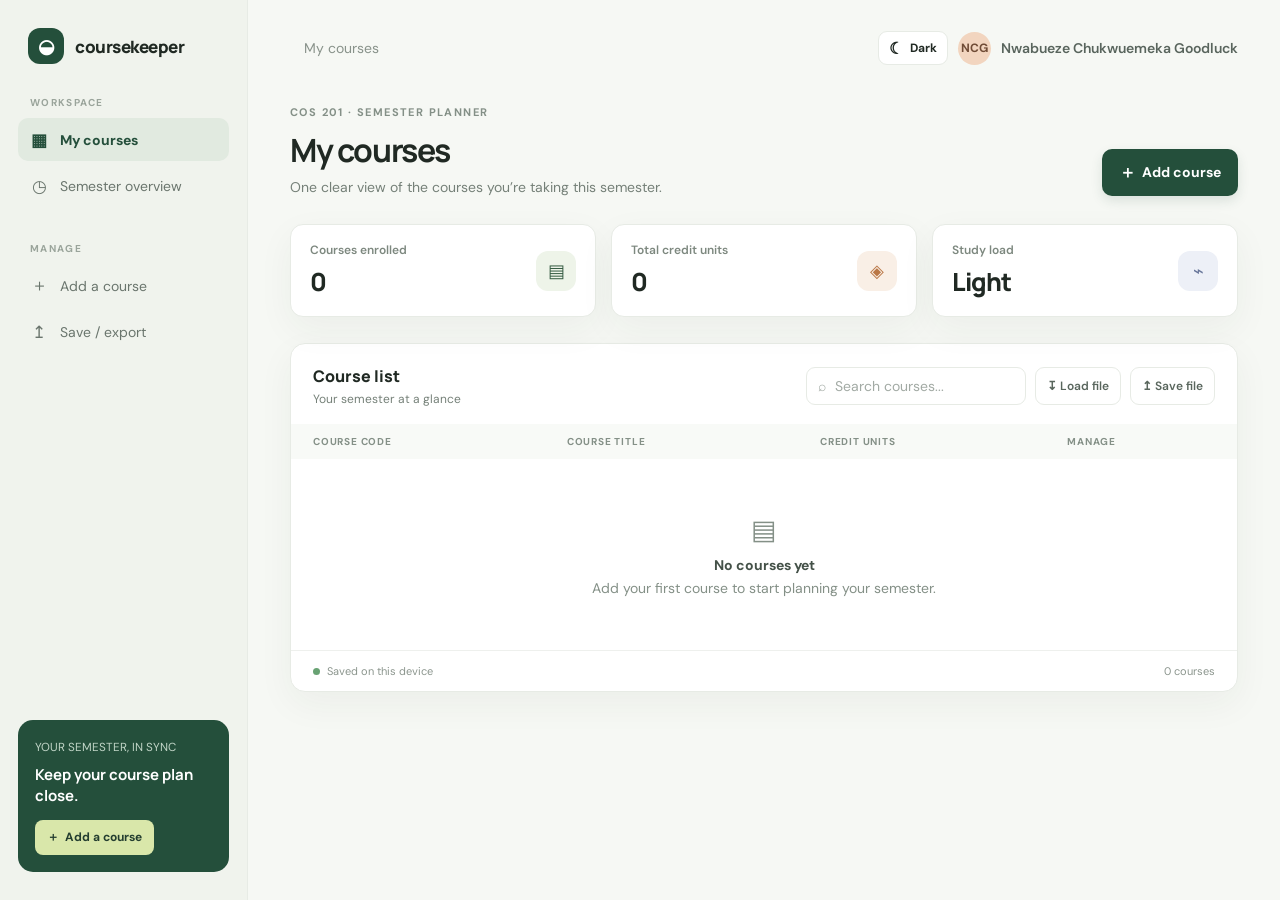
==== course-manager.html @ 422e8123 "." ====
<!DOCTYPE html>
<html lang="en">
<head>
  <meta charset="UTF-8" />
  <meta name="viewport" content="width=device-width, initial-scale=1.0" />
  <meta name="theme-color" content="#f7f8f5" />
  <title>Coursekeeper — Student Course Manager</title>
  <link rel="stylesheet" href="styles.css" />
</head>
<body>
  <div class="shell">
    <aside>
      <div class="brand"><div class="brand-mark">◒</div><span class="brand-name">coursekeeper</span></div>
      <div class="nav-group"><div class="nav-label">Workspace</div><div class="nav-item active"><span class="nav-icon">▦</span><span class="nav-text">My courses</span></div><div class="nav-item"><span class="nav-icon">◷</span><span class="nav-text">Semester overview</span></div></div>
      <div class="nav-group"><div class="nav-label">Manage</div><div class="nav-item" id="navAdd"><span class="nav-icon">＋</span><span class="nav-text">Add a course</span></div><div class="nav-item" id="navSave"><span class="nav-icon">↥</span><span class="nav-text">Save / export</span></div></div>
      <div class="sidebar-bottom"><small>YOUR SEMESTER, IN SYNC</small><strong>Keep your course plan close.</strong><button id="sidebarAdd">＋ &nbsp;Add a course</button></div>
    </aside>
    <main>
      <div class="topbar"><div class="crumb"> <span style="padding:0 7px;color:#c1c8c2"></span> My courses</div><div class="profile"><button class="theme-toggle" id="themeToggle" type="button" aria-label="Switch to dark mode" title="Switch to dark mode"><span id="themeIcon" aria-hidden="true">☾</span><span id="themeLabel">Dark</span></button><div class="avatar">NCG</div><span class="profile-name">Nwabueze Chukwuemeka Goodluck</span></div></div>
      <section class="intro"><div><div class="eyebrow">COS 201 · Semester planner</div><h1>My courses</h1><p>One clear view of the courses you’re taking this semester.</p></div><button class="primary" id="addBtn"><span>＋</span>Add course</button></section>
      <section class="stats" aria-label="Course summary">
        <div class="stat"><div><div class="stat-label">Courses enrolled</div><div class="stat-value" id="courseCount">0</div></div><div class="stat-icon">▤</div></div>
        <div class="stat"><div><div class="stat-label">Total credit units</div><div class="stat-value" id="unitCount">0</div></div><div class="stat-icon">◈</div></div>
        <div class="stat"><div><div class="stat-label">Study load</div><div class="stat-value" id="loadLabel">Light</div></div><div class="stat-icon">⌁</div></div>
      </section>
      <section class="panel">
        <div class="panel-head"><div><div class="panel-title">Course list</div><div class="panel-sub" id="listSub">Your semester at a glance</div></div><div class="tools"><label class="search"><span>⌕</span><input id="searchInput" type="search" placeholder="Search courses..." aria-label="Search courses by code or title"></label><button class="ghost" id="importBtn" title="Load courses from a JSON file">↧ <span class="desktop-label">Load file</span></button><button class="ghost" id="exportBtn" title="Save courses to a JSON file">↥ <span class="desktop-label">Save file</span></button><input id="fileInput" type="file" accept="application/json,.json" hidden></div></div>
        <div class="table-wrap"><table><thead><tr><th>Course code</th><th>Course title</th><th>Credit units</th><th>Manage</th></tr></thead><tbody id="courseRows"></tbody></table><div class="empty" id="emptyState"><div class="empty-icon">▤</div><strong>No courses yet</strong><span>Add your first course to start planning your semester.</span></div></div>
        <div class="panel-foot"><span class="status"><span class="dot"></span>Saved on this device</span><span id="visibleCount">0 courses</span></div>
      </section>
    </main>
  </div>
  <dialog id="courseDialog"><div class="modal-head"><h2 id="dialogTitle">Add a course</h2><p>Enter the details exactly as they appear in your course outline.</p></div><form class="form" id="courseForm"><div class="field"><label for="courseCode">Course code</label><input id="courseCode" name="code" placeholder="e.g. COS 201" required maxlength="20"></div><div class="field"><label for="courseTitle">Course title</label><input id="courseTitle" name="title" placeholder="e.g. Introduction to Programming" required maxlength="90"></div><div class="field"><label for="courseUnits">Credit units</label><input id="courseUnits" name="units" type="number" min="1" max="30" step="1" placeholder="e.g. 3" required></div><div class="form-actions"><button type="button" class="ghost" id="cancelBtn">Cancel</button><button class="primary" type="submit" id="submitBtn">Add course</button></div></form></dialog>
  <div class="toast" id="toast" role="status"></div>
  <script src="app.js" defer></script>
</body>
</html>
---- styles.css ----
@import url('https://fonts.googleapis.com/css2?family=DM+Sans:wght@400;500;600;700&family=Manrope:wght@400;500;600;700;800&display=swap');

:root {
  --ink: #202923;
  --muted: #758078;
  --line: #e7ebe5;
  --paper: #fff;
  --wash: #f6f8f4;
  --green: #244f3b;
  --mint: #dcece2;
  --lime: #d8e6a4;
  --orange: #e9a36f;
  --shadow: 0 12px 36px #2036280d;
  color-scheme: light;
}
:root[data-theme="dark"] {
  --ink: #e8eee9;
  --muted: #a2afa5;
  --line: #35433a;
  --paper: #202a23;
  --wash: #151d18;
  --green: #8bb99a;
  --mint: #2c4334;
  --lime: #d8e6a4;
  --orange: #e9a36f;
  --shadow: 0 12px 36px #00000024;
  color-scheme: dark;
}
:root[data-theme="dark"] aside {
  background: #1a241e;
  border-color: var(--line);
}
:root[data-theme="dark"] .brand-mark {
  background: #3b6148;
}
:root[data-theme="dark"] .sidebar-bottom {
  background: #274432;
}
:root[data-theme="dark"] .nav-item {
  color: #a2afa5;
}
:root[data-theme="dark"] .nav-item.active {
  background: #2b4032;
  color: #c4e0cb;
}
:root[data-theme="dark"] .nav-label,
:root[data-theme="dark"] .crumb,
:root[data-theme="dark"] .eyebrow,
:root[data-theme="dark"] th {
  color: #94a397;
}
:root[data-theme="dark"] .profile {
  color: #c4cec6;
}
:root[data-theme="dark"] .stat-icon,
:root[data-theme="dark"] .stat:nth-child(2) .stat-icon,
:root[data-theme="dark"] .stat:nth-child(3) .stat-icon {
  background: #2b3930;
  color: #c0d5c5;
}
:root[data-theme="dark"] thead {
  background: #263229;
}
:root[data-theme="dark"] td {
  border-color: #303c33;
  color: #bac5bc;
}
:root[data-theme="dark"] td:first-child,
:root[data-theme="dark"] .panel-title,
:root[data-theme="dark"] .empty strong {
  color: #e4ece5;
}
:root[data-theme="dark"] .code {
  color: #b8d5be;
}
:root[data-theme="dark"] .unit {
  background: #304638;
  color: #c4e0cb;
}
:root[data-theme="dark"] .ghost,
:root[data-theme="dark"] .icon-btn {
  background: #263229;
  border-color: #46554a;
  color: #d0d9d1;
}
:root[data-theme="dark"] .ghost:hover,
:root[data-theme="dark"] .icon-btn:hover {
  background: #33443a;
}
:root[data-theme="dark"] .primary {
  background: #8bb99a;
  color: #142019;
}
:root[data-theme="dark"] .primary:hover {
  background: #a3c9ad;
}
:root[data-theme="dark"] .search,
:root[data-theme="dark"] .field input {
  background: #1a241e;
  border-color: #46554a;
  color: #e8eee9;
}
:root[data-theme="dark"] .search input::placeholder {
  color: #87968b;
}
:root[data-theme="dark"] dialog {
  background: #202a23;
  color: #e8eee9;
}
:root[data-theme="dark"] .field label {
  color: #c4cec6;
}
:root[data-theme="dark"] .panel-foot {
  border-color: #303c33;
}
.theme-toggle {
  height: 34px;
  padding: 0 10px;
  display: inline-flex;
  align-items: center;
  gap: 7px;
  border: 1px solid var(--line);
  border-radius: 9px;
  background: var(--paper);
  color: var(--ink);
  font-size: 12px;
  font-weight: 700;
}
.theme-toggle:hover {
  background: var(--wash);
}
.theme-toggle span:first-child {
  font-size: 16px;
}
* {
  box-sizing: border-box;
}
body {
  margin: 0;
  background: var(--wash);
  color: var(--ink);
  font-family: 'DM Sans',sans-serif;
  font-size: 14px;
}
button,input {
  font: inherit;
}
button {
  cursor: pointer;
}
.shell {
  max-width: 1440px;
  margin: auto;
  min-height: 100vh;
  display: grid;
  grid-template-columns: 248px 1fr;
}
aside {
  background: #f0f3ed;
  border-right: 1px solid var(--line);
  padding: 28px 18px;
  display: flex;
  flex-direction: column;
  gap: 32px;
}
.brand {
  display: flex;
  align-items: center;
  gap: 11px;
  padding: 0 10px;
  font-family: Manrope,sans-serif;
  font-size: 17px;
  font-weight: 800;
  letter-spacing: -.5px;
}
.brand-mark {
  width: 36px;
  height: 36px;
  background: var(--green);
  color: white;
  border-radius: 12px;
  display: grid;
  place-items: center;
  font-size: 19px;
}
.nav-label {
  font-size: 10px;
  text-transform: uppercase;
  letter-spacing: 1.3px;
  color: #9aa49b;
  font-weight: 700;
  padding: 0 12px;
  margin-bottom: 9px;
}
.nav-item {
  height: 43px;
  border-radius: 10px;
  padding: 0 12px;
  display: flex;
  align-items: center;
  gap: 12px;
  color: #6a756d;
  margin: 3px 0;
}
.nav-item.active {
  background: #e1eae0;
  color: var(--green);
  font-weight: 700;
}
.nav-icon {
  width: 18px;
  text-align: center;
  font-size: 17px;
}
.sidebar-bottom {
  margin-top: auto;
  background: var(--green);
  border-radius: 15px;
  padding: 17px;
  color: #fff;
}
.sidebar-bottom small {
  color: #c1d5c7;
}
.sidebar-bottom strong {
  display: block;
  font-family: Manrope,sans-serif;
  font-size: 15px;
  line-height: 1.4;
  margin: 9px 0;
}
.sidebar-bottom button {
  background: #d9e7aa;
  border: 0;
  border-radius: 8px;
  padding: 9px 12px;
  font-weight: 700;
  color: #243e30;
  font-size: 12px;
  margin-top: 5px;
}
main {
  min-width: 0;
  padding: 27px 42px 50px;
}
.topbar {
  height: 42px;
  display: flex;
  align-items: center;
  justify-content: space-between;
  margin-bottom: 36px;
}
.crumb {
  color: #88928a;
}
.profile {
  display: flex;
  align-items: center;
  gap: 10px;
  color: #59655d;
  font-weight: 600;
}
.avatar {
  width: 33px;
  height: 33px;
  border-radius: 50%;
  background: #f2d5bf;
  display: grid;
  place-items: center;
  color: #704c36;
  font-size: 12px;
  font-weight: 700;
}
.intro {
  display: flex;
  justify-content: space-between;
  align-items: flex-end;
  margin-bottom: 28px;
}
.eyebrow {
  font-size: 11px;
  letter-spacing: 1.4px;
  text-transform: uppercase;
  color: #849087;
  font-weight: 700;
  margin-bottom: 9px;
}
.intro h1 {
  font-family: Manrope,sans-serif;
  font-size: 32px;
  letter-spacing: -1.4px;
  margin: 0 0 6px;
}
.intro p {
  color: var(--muted);
  margin: 0;
}
.primary {
  background: var(--green);
  color: #fff;
  border: 0;
  border-radius: 10px;
  padding: 12px 17px;
  font-weight: 700;
  box-shadow: 0 5px 12px #244f3b21;
}
.primary:hover {
  background: #173e2b;
}
.primary span {
  font-size: 17px;
  margin-right: 6px;
  vertical-align: -1px;
}
.stats {
  display: grid;
  grid-template-columns: repeat(3,1fr);
  gap: 15px;
  margin-bottom: 26px;
}
.stat {
  background: var(--paper);
  border: 1px solid var(--line);
  border-radius: 13px;
  padding: 17px 19px;
  box-shadow: var(--shadow);
  display: flex;
  align-items: center;
  justify-content: space-between;
}
.stat-label {
  color: #7d887f;
  font-size: 12px;
  font-weight: 600;
}
.stat-value {
  font-family: Manrope,sans-serif;
  font-size: 25px;
  font-weight: 800;
  letter-spacing: -1px;
  margin-top: 6px;
}
.stat-icon {
  width: 40px;
  height: 40px;
  border-radius: 12px;
  background: #eef4e9;
  color: #355c42;
  display: grid;
  place-items: center;
  font-size: 18px;
}
.stat:nth-child(2) .stat-icon {
  background: #f9efe6;
  color: #ba7746;
}
.stat:nth-child(3) .stat-icon {
  background: #edf0f7;
  color: #68769a;
}
.panel {
  background: var(--paper);
  border: 1px solid var(--line);
  border-radius: 15px;
  box-shadow: var(--shadow);
}
.panel-head {
  display: flex;
  align-items: center;
  justify-content: space-between;
  padding: 21px 22px 17px;
}
.panel-title {
  font-family: Manrope,sans-serif;
  font-size: 16px;
  font-weight: 800;
}
.panel-sub {
  font-size: 12px;
  color: var(--muted);
  margin-top: 4px;
}
.tools {
  display: flex;
  gap: 9px;
  align-items: center;
}
.search {
  height: 38px;
  border: 1px solid var(--line);
  border-radius: 9px;
  padding: 0 11px;
  display: flex;
  align-items: center;
  gap: 7px;
  width: 220px;
  color: #9ba49d;
}
.search input {
  border: 0;
  outline: 0;
  width: 100%;
  color: var(--ink);
  background: transparent;
}
.search input::placeholder {
  color: #a2aaa4;
}
.ghost {
  height: 38px;
  border: 1px solid var(--line);
  border-radius: 9px;
  background: #fff;
  padding: 0 11px;
  color: #59665d;
  font-weight: 600;
  font-size: 12px;
}
.ghost:hover {
  background: #f7f9f6;
}
.table-wrap {
  overflow: auto;
}
table {
  border-collapse: collapse;
  width: 100%;
  min-width: 650px;
}
thead {
  background: #f8faf7;
}
th {
  text-align: left;
  padding: 11px 22px;
  color: #849087;
  text-transform: uppercase;
  letter-spacing: .8px;
  font-size: 10px;
  font-weight: 700;
}
td {
  padding: 15px 22px;
  border-top: 1px solid #eef0ed;
  color: #566159;
}
td:first-child {
  color: #29382e;
  font-weight: 700;
}
.code {
  font-family: Manrope,sans-serif;
  font-size: 12px;
  font-weight: 700;
  color: #56705d;
}
.unit {
  display: inline-block;
  background: #edf3e9;
  color: #4f6c52;
  border-radius: 20px;
  padding: 5px 9px;
  font-size: 11px;
  font-weight: 700;
}
.actions {
  display: flex;
  gap: 7px;
}
.icon-btn {
  border: 1px solid var(--line);
  width: 30px;
  height: 30px;
  border-radius: 8px;
  background: #fff;
  color: #718076;
}
.icon-btn:hover {
  color: var(--green);
  background: #f4f8f2;
}
.empty {
  text-align: center;
  padding: 53px 20px;
  color: #849087;
}
.empty .empty-icon {
  font-size: 27px;
  margin-bottom: 9px;
}
.empty strong {
  display: block;
  color: #445148;
  font-size: 14px;
  margin-bottom: 5px;
}
.panel-foot {
  border-top: 1px solid #eef0ed;
  padding: 13px 22px;
  display: flex;
  justify-content: space-between;
  color: #8b958d;
  font-size: 11px;
}
.status {
  display: flex;
  align-items: center;
  gap: 7px;
}
.dot {
  width: 7px;
  height: 7px;
  background: #68a273;
  border-radius: 50%;
}
.toast {
  position: fixed;
  bottom: 25px;
  left: 50%;
  transform: translate(-50%,20px);
  background: #203c2a;
  color: white;
  border-radius: 10px;
  padding: 12px 17px;
  box-shadow: var(--shadow);
  opacity: 0;
  pointer-events: none;
  transition: .25s;
  z-index: 8;
}
.toast.show {
  opacity: 1;
  transform: translate(-50%,0);
}
dialog {
  border: 0;
  border-radius: 16px;
  padding: 0;
  width: min(440px,calc(100vw - 30px));
  box-shadow: 0 24px 80px #17251d38;
  color: var(--ink);
}
dialog::backdrop {
  background: #16241c78;
  backdrop-filter: blur(3px);
}
.modal-head {
  padding: 22px 24px 13px;
}
.modal-head h2 {
  font: 800 20px Manrope,sans-serif;
  margin: 0 0 5px;
}
.modal-head p {
  margin: 0;
  color: var(--muted);
  font-size: 13px;
}
.form {
  padding: 4px 24px 22px;
  display: grid;
  gap: 14px;
}
.field label {
  display: block;
  font-size: 12px;
  font-weight: 700;
  margin-bottom: 6px;
  color: #4a574e;
}
.field input {
  height: 42px;
  border: 1px solid #dfe5de;
  border-radius: 9px;
  width: 100%;
  padding: 0 12px;
  outline: none;
}
.field input:focus {
  border-color: #72927a;
  box-shadow: 0 0 0 3px #e7f0e8;
}
.form-actions {
  display: flex;
  justify-content: flex-end;
  gap: 9px;
  margin-top: 4px;
}
.form-actions .ghost,.form-actions .primary {
  height: 40px;
}
.mobile-menu {
  display: none;
}
@media(max-width:900px) {
  .shell {
    grid-template-columns: 75px 1fr;
  }
  aside {
    padding: 22px 11px;
    align-items: center;
  }
  .brand {
    padding: 0;
  }
  .brand-name,.nav-label,.nav-text,.sidebar-bottom {
    display: none;
  }
  .nav-item {
    width: 46px;
    justify-content: center;
    padding: 0;
  }
  .nav-icon {
    font-size: 19px;
  }
  .nav-group {
    width: 100%;
  }
  main {
    padding: 25px 25px 40px;
  }
}
@media(max-width:600px) {
  .shell {
    display: block;
  }
  aside {
    display: none;
  }
  main {
    padding: 18px 15px 35px;
  }
  .topbar {
    margin-bottom: 27px;
  }
  .intro {
    align-items: flex-start;
    gap: 12px;
  }
  .intro h1 {
    font-size: 26px;
  }
  .intro p {
    font-size: 12px;
    max-width: 230px;
    line-height: 1.5;
  }
  .intro .primary {
    padding: 11px 12px;
    white-space: nowrap;
    font-size: 12px;
  }
  .stats {
    grid-template-columns: repeat(2,minmax(0,1fr));
    gap: 8px;
  }
  .stat {
    padding: 12px 13px;
    align-items: center;
    min-height: 76px;
  }
  .stat:nth-child(3) {
    grid-column: 1/-1;
    min-height: 65px;
  }
  .stat-icon {
    display: grid;
    width: 34px;
    height: 34px;
  }
  .stat-value {
    font-size: 22px;
  }
  .stat-label {
    font-size: 10px;
  }
  .panel-head {
    padding: 17px 14px;
    display: block;
  }
  .tools {
    margin-top: 14px;
    gap: 7px;
  }
  .search {
    width: auto;
    flex: 1;
    min-width: 0;
  }
  .search input {
    min-width: 0;
    font-size: 12px;
  }
  .ghost {
    padding: 0 9px;
    flex: none;
  }
  .ghost .desktop-label {
    display: none;
  }
  .table-wrap {
    overscroll-behavior-x: contain;
  }
  table {
    min-width: 590px;
  }
  th {
    padding: 11px 14px;
  }
  td {
    padding: 13px 14px;
  }
  .panel-foot {
    padding: 12px 14px;
  }
  .crumb {
    font-size: 12px;
  }
  .profile .profile-name {
    display: none;
  }
}
@media(max-width:380px) {
  main {
    padding-right: 11px;
    padding-left: 11px;
  }
  .intro {
    gap: 7px;
  }
  .intro h1 {
    font-size: 23px;
  }
  .intro p {
    max-width: 190px;
  }
  .intro .primary {
    padding: 10px;
    font-size: 11px;
  }
  .stats {
    gap: 7px;
  }
  .stat {
    padding: 11px;
  }
  .tools {
    gap: 5px;
  }
  .ghost {
    padding: 0 8px;
  }
  .panel-head {
    padding-right: 11px;
    padding-left: 11px;
  }
  .empty {
    padding-right: 12px;
    padding-left: 12px;
    font-size: 12px;
  }
}
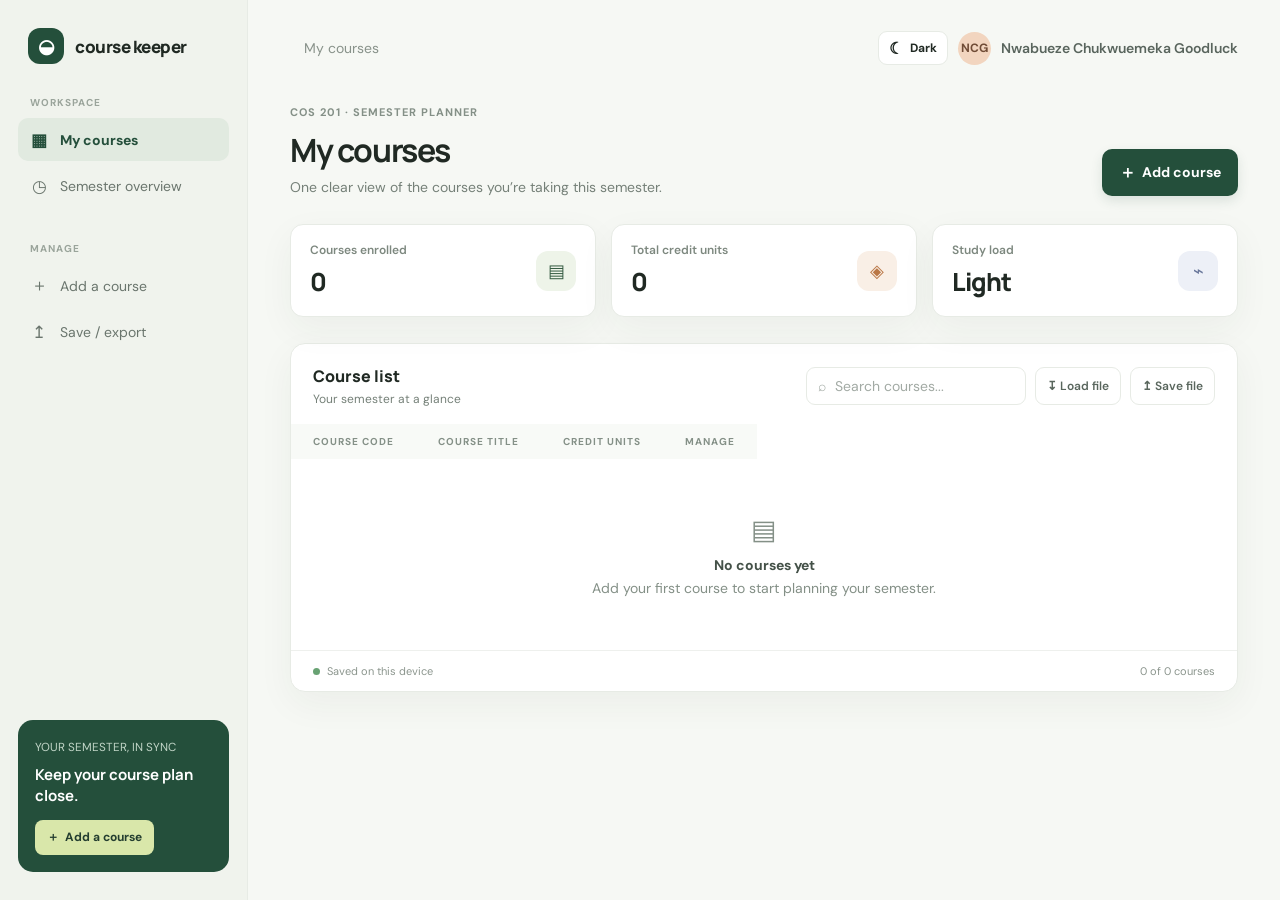
==== commit 2cabb149: "first commit" ====
--- a/course-manager.html
+++ b/course-manager.html
@@ -4,13 +4,13 @@
   <meta charset="UTF-8" />
   <meta name="viewport" content="width=device-width, initial-scale=1.0" />
   <meta name="theme-color" content="#f7f8f5" />
-  <title>Coursekeeper — Student Course Manager</title>
+  <title>Course keeper — Student Course Manager</title>
   <link rel="stylesheet" href="styles.css" />
 </head>
 <body>
   <div class="shell">
     <aside>
-      <div class="brand"><div class="brand-mark">◒</div><span class="brand-name">coursekeeper</span></div>
+      <div class="brand"><div class="brand-mark">◒</div><span class="brand-name">course keeper</span></div>
       <div class="nav-group"><div class="nav-label">Workspace</div><div class="nav-item active"><span class="nav-icon">▦</span><span class="nav-text">My courses</span></div><div class="nav-item"><span class="nav-icon">◷</span><span class="nav-text">Semester overview</span></div></div>
       <div class="nav-group"><div class="nav-label">Manage</div><div class="nav-item" id="navAdd"><span class="nav-icon">＋</span><span class="nav-text">Add a course</span></div><div class="nav-item" id="navSave"><span class="nav-icon">↥</span><span class="nav-text">Save / export</span></div></div>
       <div class="sidebar-bottom"><small>YOUR SEMESTER, IN SYNC</small><strong>Keep your course plan close.</strong><button id="sidebarAdd">＋ &nbsp;Add a course</button></div>
--- a/styles.css
+++ b/styles.css
@@ -186,7 +186,7 @@
 .nav-label {
   font-size: 10px;
   text-transform: uppercase;
-  letter-spacing: 1.3px;
+  letter-spacing: 1px;
   color: #9aa49b;
   font-weight: 700;
   padding: 0 12px;
@@ -279,7 +279,7 @@
 }
 .eyebrow {
   font-size: 11px;
-  letter-spacing: 1.4px;
+  letter-spacing: 1px;
   text-transform: uppercase;
   color: #849087;
   font-weight: 700;
@@ -435,7 +435,7 @@
   padding: 11px 22px;
   color: #849087;
   text-transform: uppercase;
-  letter-spacing: .8px;
+  letter-spacing: 1px;
   font-size: 10px;
   font-weight: 700;
 }
